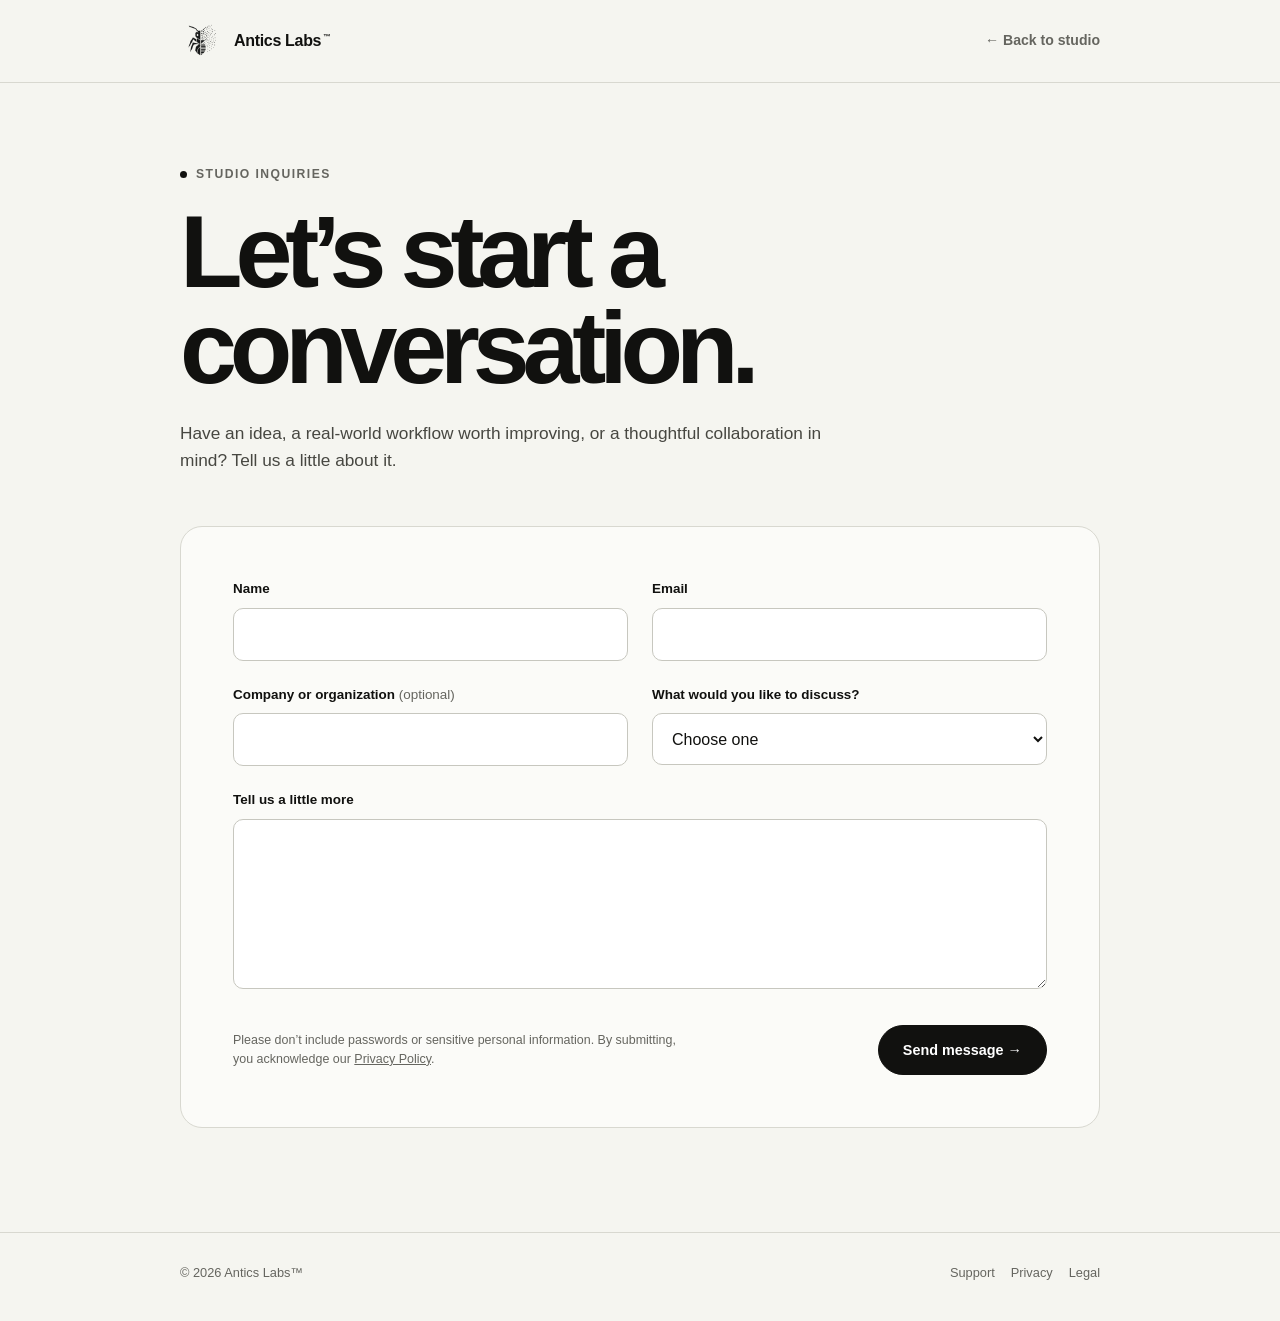
==== contact/index.html @ bc796320 "Add native Cloudflare contact forms" ====
<!DOCTYPE html>
<html lang="en">
<head>
  <meta charset="UTF-8" />
  <meta name="viewport" content="width=device-width, initial-scale=1.0" />
  <meta name="description" content="Start a conversation with Antics Labs." />
  <title>Contact | Antics Labs</title>
  <link rel="stylesheet" href="/form.css" />
</head>
<body>
  <header class="site-header">
    <nav class="nav shell" aria-label="Contact navigation">
      <a class="brand" href="/">
        <img src="/anticsLabsLogo100.png" alt="" />
        <span>Antics Labs<sup>™</sup></span>
      </a>
      <a class="back-link" href="/">← Back to studio</a>
    </nav>
  </header>

  <main>
    <div class="shell">
      <p class="eyebrow">Studio inquiries</p>
      <h1>Let’s start a conversation.</h1>
      <p class="intro">Have an idea, a real-world workflow worth improving, or a thoughtful collaboration in mind? Tell us a little about it.</p>

      <form class="form-card" data-contact-form>
        <input type="hidden" name="formType" value="studio" />
        <input type="hidden" name="startedAt" value="" />
        <div class="honeypot" aria-hidden="true">
          <label for="contact-website">Website</label>
          <input id="contact-website" name="website" type="text" tabindex="-1" autocomplete="off" />
        </div>

        <div class="field-grid">
          <div class="field">
            <label for="contact-name">Name</label>
            <input id="contact-name" name="name" type="text" autocomplete="name" required maxlength="100" />
          </div>
          <div class="field">
            <label for="contact-email">Email</label>
            <input id="contact-email" name="email" type="email" autocomplete="email" required maxlength="254" />
          </div>
        </div>

        <div class="field-grid full-field">
          <div class="field">
            <label for="contact-company">Company or organization <span class="optional">(optional)</span></label>
            <input id="contact-company" name="company" type="text" autocomplete="organization" maxlength="120" />
          </div>
          <div class="field">
            <label for="contact-topic">What would you like to discuss?</label>
            <select id="contact-topic" name="topic" required>
              <option value="">Choose one</option>
              <option value="product-idea">A product or software idea</option>
              <option value="workflow">A workflow or operational challenge</option>
              <option value="partnership">Partnership or collaboration</option>
              <option value="press">Press or media</option>
              <option value="general">General inquiry</option>
            </select>
          </div>
        </div>

        <div class="field full-field">
          <label for="contact-message">Tell us a little more</label>
          <textarea id="contact-message" name="message" required maxlength="5000"></textarea>
        </div>

        <div class="turnstile-wrap" data-turnstile></div>

        <div class="form-footer">
          <p class="fine-print">Please don’t include passwords or sensitive personal information. By submitting, you acknowledge our <a href="/privacy">Privacy Policy</a>.</p>
          <button type="submit">Send message →</button>
        </div>
        <p class="form-status" data-form-status></p>
      </form>
    </div>
  </main>

  <footer class="site-footer">
    <div class="shell">
      <p>&copy; <span data-year></span> Antics Labs™</p>
      <div class="footer-links"><a href="/support">Support</a><a href="/privacy">Privacy</a><a href="/legal">Legal</a></div>
    </div>
  </footer>
  <script src="/form.js"></script>
  <script>document.querySelector('[data-year]').textContent = new Date().getFullYear();</script>
</body>
</html>
---- form.css ----
:root {
  --ink: #11110f;
  --muted: #65655f;
  --paper: #f5f5f0;
  --surface: #fbfbf8;
  --line: #d8d8d0;
  --accent: #d9ff43;
  --danger: #a53422;
  --max-width: 920px;
}

* {
  box-sizing: border-box;
}

body {
  margin: 0;
  color: var(--ink);
  background: var(--paper);
  font-family: -apple-system, BlinkMacSystemFont, "Segoe UI", Helvetica, Arial, sans-serif;
  line-height: 1.55;
  -webkit-font-smoothing: antialiased;
}

a {
  color: inherit;
}

.shell {
  width: min(calc(100% - 48px), var(--max-width));
  margin: 0 auto;
}

.site-header {
  border-bottom: 1px solid var(--line);
}

.nav {
  min-height: 82px;
  display: flex;
  align-items: center;
  justify-content: space-between;
  gap: 24px;
}

.brand {
  display: inline-flex;
  align-items: center;
  gap: 12px;
  font-weight: 700;
  letter-spacing: -0.02em;
  text-decoration: none;
}

.brand img {
  width: 42px;
  height: 42px;
  object-fit: contain;
}

.brand sup {
  margin-left: 2px;
  font-size: 0.45em;
  vertical-align: super;
}

.back-link {
  color: var(--muted);
  font-size: 0.88rem;
  font-weight: 600;
  text-decoration: none;
}

.back-link:hover {
  text-decoration: underline;
  text-underline-offset: 4px;
}

main {
  padding: 78px 0 104px;
}

.eyebrow {
  display: inline-flex;
  align-items: center;
  gap: 9px;
  margin: 0 0 20px;
  color: var(--muted);
  font-size: 0.76rem;
  font-weight: 700;
  letter-spacing: 0.12em;
  text-transform: uppercase;
}

.eyebrow::before {
  width: 7px;
  height: 7px;
  border-radius: 50%;
  background: var(--ink);
  content: "";
}

h1 {
  max-width: 800px;
  margin: 0 0 24px;
  font-size: clamp(3.1rem, 8vw, 6.4rem);
  letter-spacing: -0.07em;
  line-height: 0.94;
}

.intro {
  max-width: 650px;
  margin: 0 0 52px;
  color: #474741;
  font-size: 1.08rem;
}

.form-card {
  padding: clamp(26px, 5vw, 52px);
  border: 1px solid var(--line);
  border-radius: 22px;
  background: var(--surface);
}

.field-grid {
  display: grid;
  grid-template-columns: repeat(2, minmax(0, 1fr));
  gap: 24px;
}

.field {
  margin-bottom: 24px;
}

.field-grid .field {
  margin-bottom: 0;
}

label,
legend {
  display: block;
  margin-bottom: 8px;
  font-size: 0.84rem;
  font-weight: 700;
}

.optional {
  color: var(--muted);
  font-weight: 500;
}

input,
select,
textarea {
  width: 100%;
  min-height: 52px;
  padding: 13px 15px;
  border: 1px solid #c7c7bf;
  border-radius: 10px;
  background: #fff;
  color: var(--ink);
  font: inherit;
}

textarea {
  min-height: 170px;
  resize: vertical;
}

input:focus,
select:focus,
textarea:focus {
  border-color: var(--ink);
  outline: 3px solid rgba(217, 255, 67, 0.7);
  outline-offset: 1px;
}

.full-field {
  margin-top: 24px;
}

.honeypot {
  position: absolute;
  left: -9999px;
  width: 1px;
  height: 1px;
  overflow: hidden;
}

.form-footer {
  display: flex;
  align-items: center;
  justify-content: space-between;
  gap: 24px;
  margin-top: 28px;
}

.fine-print {
  max-width: 460px;
  margin: 0;
  color: var(--muted);
  font-size: 0.78rem;
}

button {
  min-height: 50px;
  display: inline-flex;
  align-items: center;
  justify-content: center;
  padding: 0 24px;
  border: 1px solid var(--ink);
  border-radius: 999px;
  background: var(--ink);
  color: #fff;
  font: inherit;
  font-size: 0.9rem;
  font-weight: 700;
  cursor: pointer;
}

button:hover {
  transform: translateY(-1px);
}

button:disabled {
  cursor: wait;
  opacity: 0.6;
  transform: none;
}

.form-status {
  display: none;
  margin: 24px 0 0;
  padding: 13px 15px;
  border: 1px solid var(--line);
  border-radius: 10px;
  background: var(--paper);
  font-size: 0.88rem;
}

.form-status.visible {
  display: block;
}

.form-status.error {
  border-color: #d6a69e;
  color: var(--danger);
}

.turnstile-wrap:not(:empty) {
  margin-top: 24px;
}

.site-footer {
  padding: 30px 0 38px;
  border-top: 1px solid var(--line);
  color: var(--muted);
  font-size: 0.8rem;
}

.site-footer .shell {
  display: flex;
  justify-content: space-between;
  gap: 24px;
}

.site-footer p {
  margin: 0;
}

.footer-links {
  display: flex;
  flex-wrap: wrap;
  gap: 16px;
}

.footer-links a {
  text-decoration: none;
}

@media (max-width: 640px) {
  .shell {
    width: min(calc(100% - 32px), var(--max-width));
  }

  main {
    padding: 58px 0 76px;
  }

  .field-grid {
    grid-template-columns: 1fr;
  }

  .field-grid .field {
    margin-bottom: 0;
  }

  .form-footer,
  .site-footer .shell {
    align-items: flex-start;
    flex-direction: column;
  }

  button {
    width: 100%;
  }
}

@media (prefers-reduced-motion: reduce) {
  button:hover {
    transform: none;
  }
}
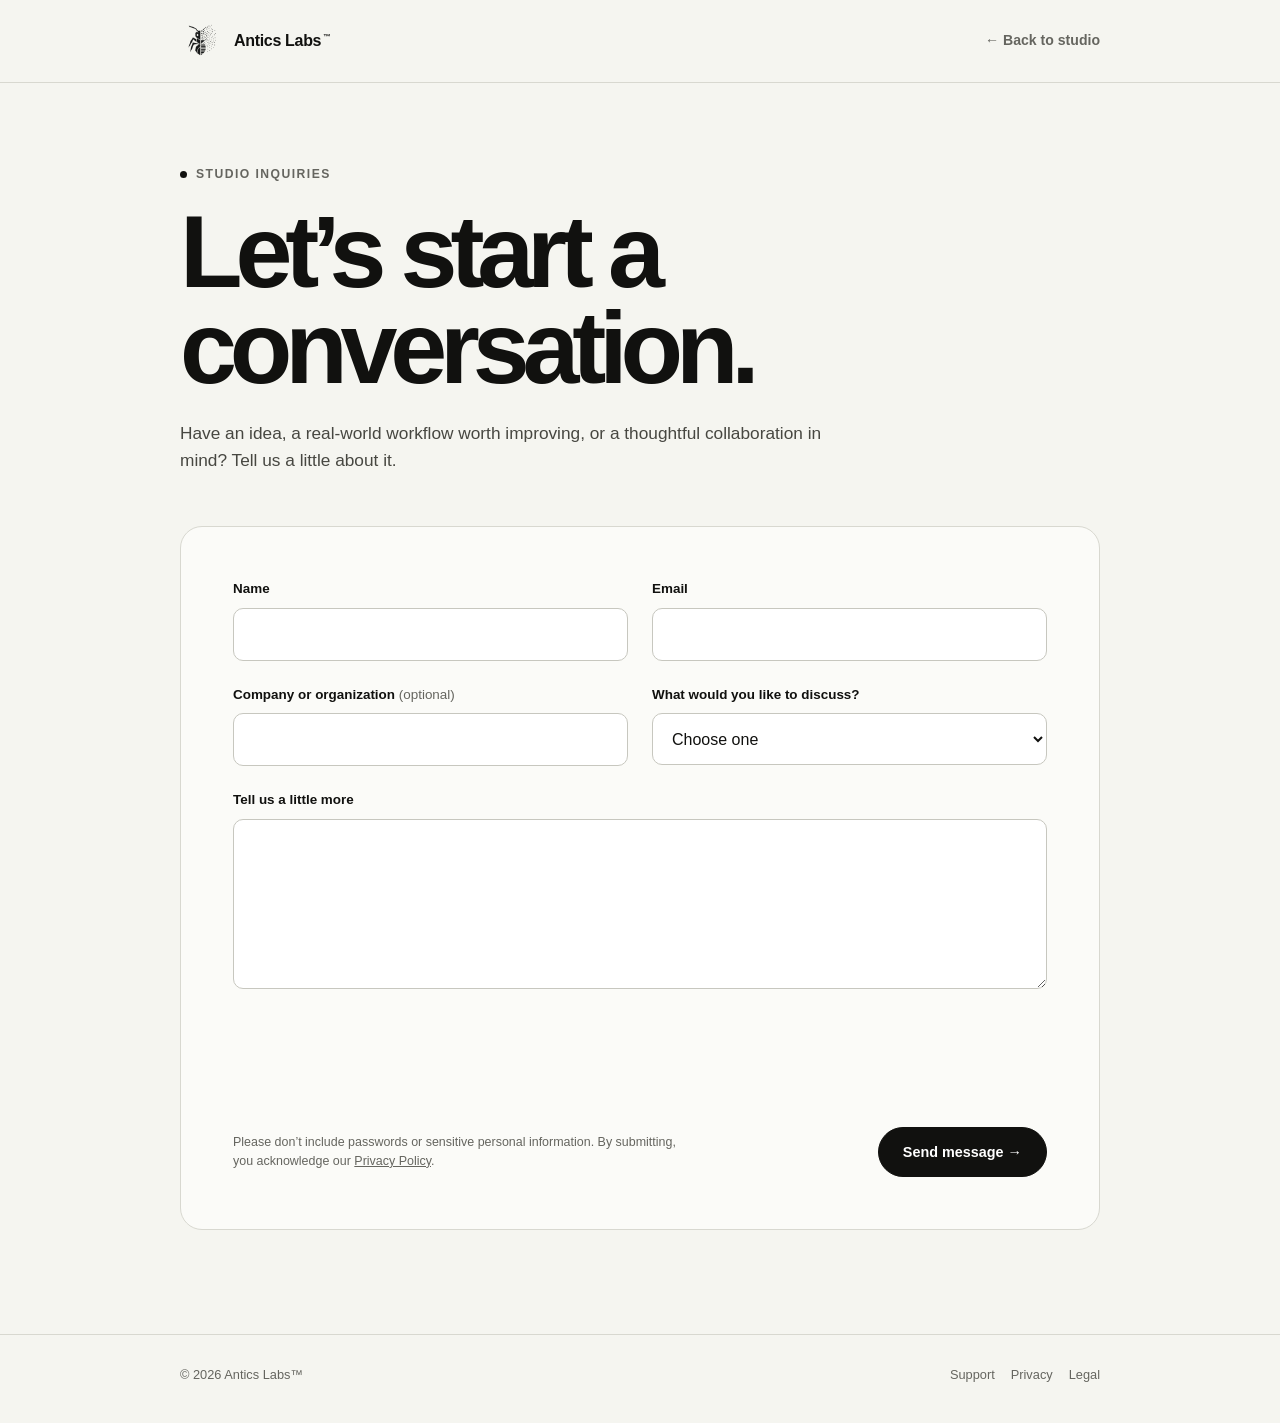
==== commit 3e88c14b: "Add hCaptcha to website forms" ====
--- a/contact/index.html
+++ b/contact/index.html
@@ -25,11 +25,14 @@
       <p class="intro">Have an idea, a real-world workflow worth improving, or a thoughtful collaboration in mind? Tell us a little about it.</p>
 
       <form class="form-card" data-contact-form>
+        <input type="hidden" name="access_key" value="a3154020-f742-44b4-b671-91b88d8a9ad8" />
+        <input type="hidden" name="subject" value="[Antics Labs] New studio inquiry" />
+        <input type="hidden" name="from_name" value="Antics Labs Website" />
         <input type="hidden" name="formType" value="studio" />
         <input type="hidden" name="startedAt" value="" />
         <div class="honeypot" aria-hidden="true">
-          <label for="contact-website">Website</label>
-          <input id="contact-website" name="website" type="text" tabindex="-1" autocomplete="off" />
+          <label for="contact-botcheck">Leave this field empty</label>
+          <input id="contact-botcheck" name="botcheck" type="checkbox" tabindex="-1" />
         </div>
 
         <div class="field-grid">
@@ -66,7 +69,9 @@
           <textarea id="contact-message" name="message" required maxlength="5000"></textarea>
         </div>
 
-        <div class="turnstile-wrap" data-turnstile></div>
+        <div class="captcha-field">
+          <div class="h-captcha" data-captcha="true"></div>
+        </div>
 
         <div class="form-footer">
           <p class="fine-print">Please don’t include passwords or sensitive personal information. By submitting, you acknowledge our <a href="/privacy">Privacy Policy</a>.</p>
@@ -83,6 +88,7 @@
       <div class="footer-links"><a href="/support">Support</a><a href="/privacy">Privacy</a><a href="/legal">Legal</a></div>
     </div>
   </footer>
+  <script src="https://web3forms.com/client/script.js" async defer></script>
   <script src="/form.js"></script>
   <script>document.querySelector('[data-year]').textContent = new Date().getFullYear();</script>
 </body>
--- a/form.css
+++ b/form.css
@@ -187,6 +187,17 @@
   overflow: hidden;
 }
 
+.captcha-field {
+  min-height: 78px;
+  display: flex;
+  align-items: center;
+  margin-top: 24px;
+}
+
+.h-captcha {
+  max-width: 100%;
+}
+
 .form-footer {
   display: flex;
   align-items: center;
@@ -247,10 +258,6 @@
   color: var(--danger);
 }
 
-.turnstile-wrap:not(:empty) {
-  margin-top: 24px;
-}
-
 .site-footer {
   padding: 30px 0 38px;
   border-top: 1px solid var(--line);
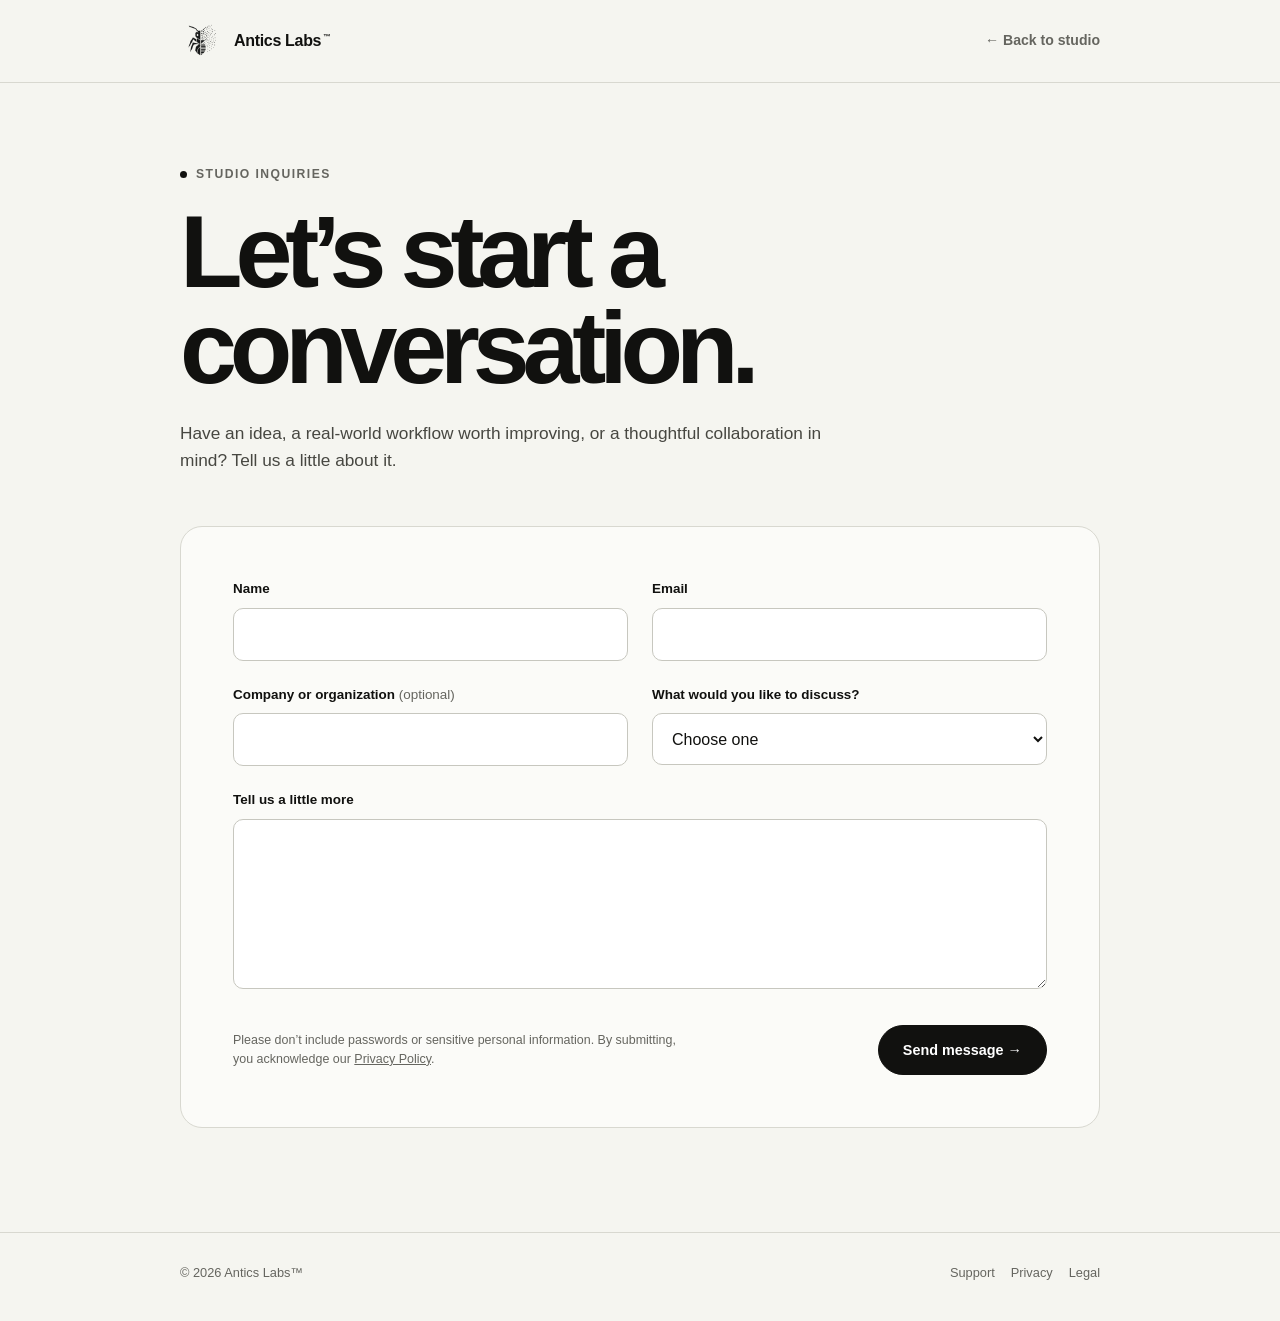
==== commit 667ba46f: "Remove hCaptcha from website forms" ====
--- a/contact/index.html
+++ b/contact/index.html
@@ -69,10 +69,6 @@
           <textarea id="contact-message" name="message" required maxlength="5000"></textarea>
         </div>
 
-        <div class="captcha-field">
-          <div class="h-captcha" data-captcha="true"></div>
-        </div>
-
         <div class="form-footer">
           <p class="fine-print">Please don’t include passwords or sensitive personal information. By submitting, you acknowledge our <a href="/privacy">Privacy Policy</a>.</p>
           <button type="submit">Send message →</button>
@@ -88,7 +84,6 @@
       <div class="footer-links"><a href="/support">Support</a><a href="/privacy">Privacy</a><a href="/legal">Legal</a></div>
     </div>
   </footer>
-  <script src="https://web3forms.com/client/script.js" async defer></script>
   <script src="/form.js"></script>
   <script>document.querySelector('[data-year]').textContent = new Date().getFullYear();</script>
 </body>
--- a/form.css
+++ b/form.css
@@ -187,17 +187,6 @@
   overflow: hidden;
 }
 
-.captcha-field {
-  min-height: 78px;
-  display: flex;
-  align-items: center;
-  margin-top: 24px;
-}
-
-.h-captcha {
-  max-width: 100%;
-}
-
 .form-footer {
   display: flex;
   align-items: center;
